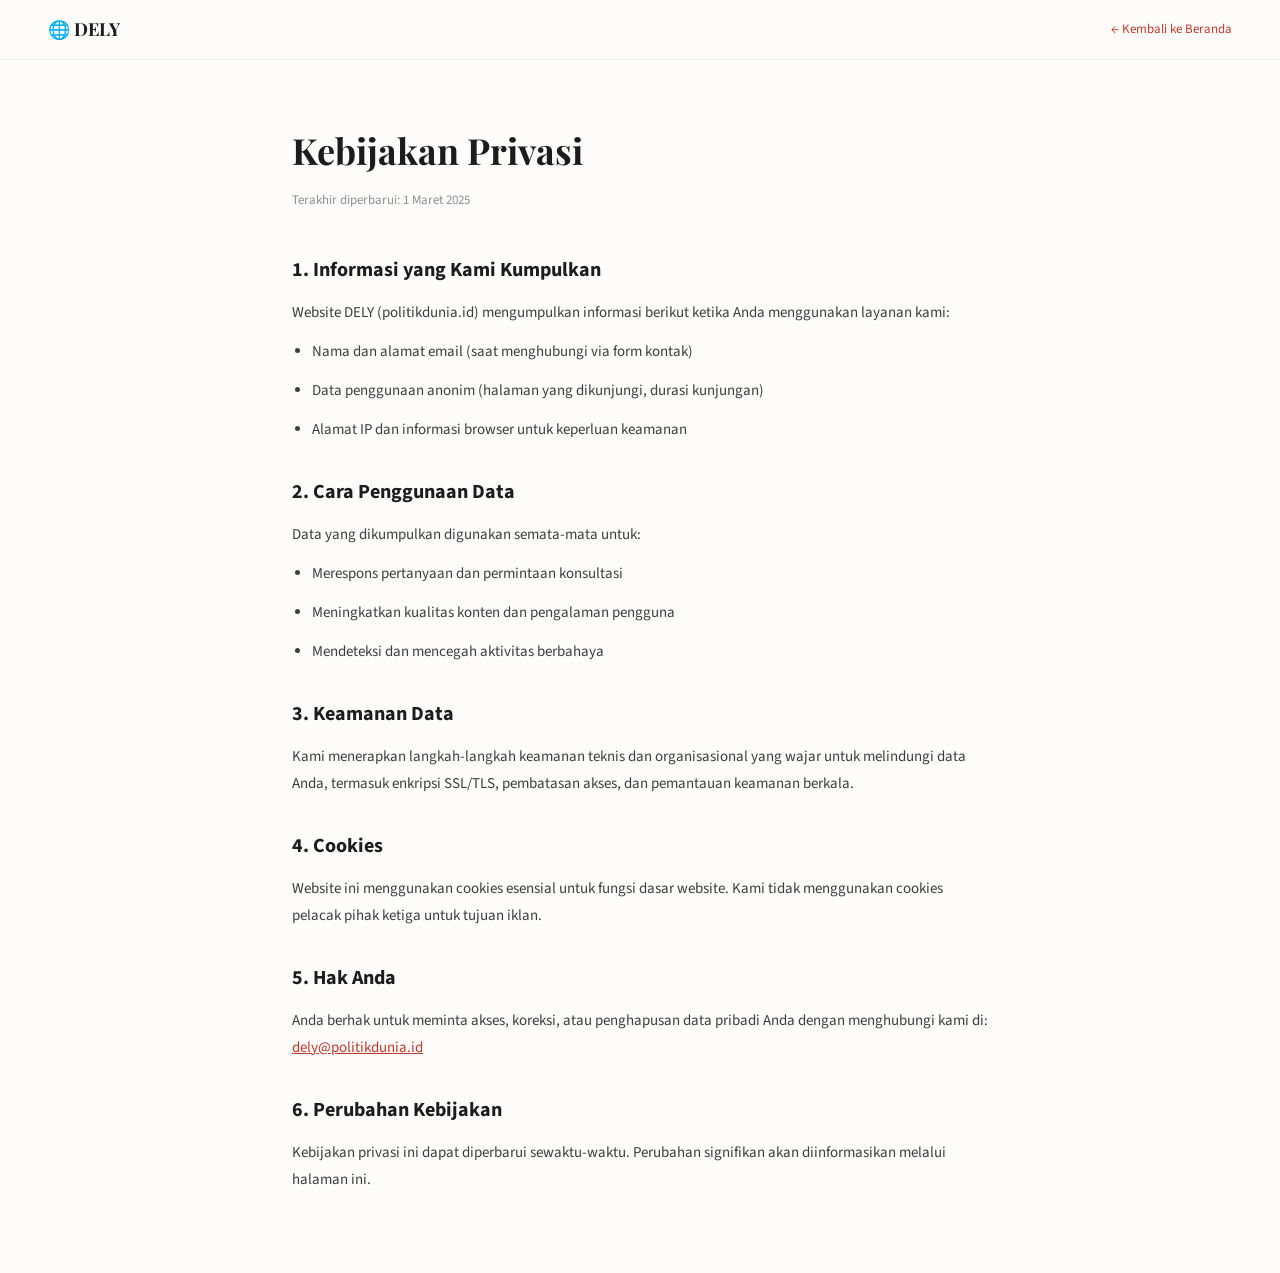
==== pages/privacy.html @ 487c1d3a "Add files via upload" ====
<!DOCTYPE html>
<html lang="id">
<head>
  <meta charset="UTF-8">
  <meta name="viewport" content="width=device-width, initial-scale=1.0">
  <title>Kebijakan Privasi — DELY</title>
  <link href="https://fonts.googleapis.com/css2?family=Playfair+Display:wght@700&family=Source+Sans+3:wght@300;400;600&display=swap" rel="stylesheet">
  <link rel="stylesheet" href="../css/style.css">
  <style>
    body { background:#fdfcfb; font-family:'Source Sans 3',sans-serif; }
    .legal-container { max-width:760px; margin:120px auto 80px; padding:0 32px; }
    h1 { font-family:'Playfair Display',serif; font-size:36px; margin-bottom:8px; }
    .legal-date { color:#8e8e93; font-size:13px; margin-bottom:40px; }
    h2 { font-size:20px; margin:32px 0 12px; color:#1c1c1e; }
    p, li { font-size:15px; line-height:1.8; color:#3d3d3f; margin-bottom:12px; }
    ul { padding-left:20px; margin-bottom:16px; }
    a { color:#c0392b; }
    nav { position:fixed; top:0; left:0; right:0; background:rgba(253,252,251,0.95); backdrop-filter:blur(12px); padding:14px 48px; display:flex; align-items:center; justify-content:space-between; border-bottom:1px solid rgba(0,0,0,0.06); z-index:100; }
    .back-link { font-size:13px; color:#c0392b; text-decoration:none; }
    .nav-logo { font-family:'Playfair Display',serif; font-size:18px; font-weight:700; }
  </style>
</head>
<body>
  <nav>
    <span class="nav-logo">🌐 DELY</span>
    <a href="../index.html" class="back-link">← Kembali ke Beranda</a>
  </nav>
  <div class="legal-container">
    <h1>Kebijakan Privasi</h1>
    <p class="legal-date">Terakhir diperbarui: 1 Maret 2025</p>

    <h2>1. Informasi yang Kami Kumpulkan</h2>
    <p>Website DELY (politikdunia.id) mengumpulkan informasi berikut ketika Anda menggunakan layanan kami:</p>
    <ul>
      <li>Nama dan alamat email (saat menghubungi via form kontak)</li>
      <li>Data penggunaan anonim (halaman yang dikunjungi, durasi kunjungan)</li>
      <li>Alamat IP dan informasi browser untuk keperluan keamanan</li>
    </ul>

    <h2>2. Cara Penggunaan Data</h2>
    <p>Data yang dikumpulkan digunakan semata-mata untuk:</p>
    <ul>
      <li>Merespons pertanyaan dan permintaan konsultasi</li>
      <li>Meningkatkan kualitas konten dan pengalaman pengguna</li>
      <li>Mendeteksi dan mencegah aktivitas berbahaya</li>
    </ul>

    <h2>3. Keamanan Data</h2>
    <p>Kami menerapkan langkah-langkah keamanan teknis dan organisasional yang wajar untuk melindungi data Anda, termasuk enkripsi SSL/TLS, pembatasan akses, dan pemantauan keamanan berkala.</p>

    <h2>4. Cookies</h2>
    <p>Website ini menggunakan cookies esensial untuk fungsi dasar website. Kami tidak menggunakan cookies pelacak pihak ketiga untuk tujuan iklan.</p>

    <h2>5. Hak Anda</h2>
    <p>Anda berhak untuk meminta akses, koreksi, atau penghapusan data pribadi Anda dengan menghubungi kami di: <a href="mailto:dely@politikdunia.id">dely@politikdunia.id</a></p>

    <h2>6. Perubahan Kebijakan</h2>
    <p>Kebijakan privasi ini dapat diperbarui sewaktu-waktu. Perubahan signifikan akan diinformasikan melalui halaman ini.</p>
  </div>
</body>
</html>
---- css/style.css ----
/* =============================================
   style.css — DELY Pengamat Politik Dunia
   ============================================= */
:root {
  --navy:    #0d1b2a;
  --navy2:   #1b2838;
  --red:     #c0392b;
  --gold:    #c9a84c;
  --white:   #ffffff;
  --ivory:   #fdfcfb;
  --cream:   #f5f2ed;
  --charcoal:#1c1c1e;
  --slate:   #3d3d3f;
  --stone:   #8e8e93;
  --line:    rgba(0,0,0,0.08);
  --shadow:  0 8px 32px rgba(0,0,0,0.10);
}
*,*::before,*::after{margin:0;padding:0;box-sizing:border-box;}
html{scroll-behavior:smooth;}
body{font-family:'Source Sans 3',sans-serif;background:var(--ivory);color:var(--charcoal);line-height:1.7;overflow-x:hidden;}
::-webkit-scrollbar{width:3px;}
::-webkit-scrollbar-thumb{background:var(--red);}

/* PROGRESS */
#progress-bar{position:fixed;top:0;left:0;height:3px;z-index:1000;background:linear-gradient(90deg,var(--red),var(--gold));width:0%;box-shadow:0 0 8px rgba(192,57,43,.5);}

/* SECURITY BADGE */
#sec-badge{position:fixed;bottom:20px;right:20px;z-index:200;background:rgba(13,27,42,.9);color:rgba(255,255,255,.7);font-size:11px;padding:6px 12px;display:flex;align-items:center;gap:8px;font-family:'DM Mono',monospace;letter-spacing:1px;border:1px solid rgba(255,255,255,.1);}
.sec-dot{width:6px;height:6px;border-radius:50%;background:#39ff14;animation:secPulse 2s infinite;}
@keyframes secPulse{0%,100%{opacity:1}50%{opacity:.4}}

/* NAVBAR */
#navbar{position:fixed;top:0;left:0;right:0;z-index:500;padding:20px 0;transition:all .4s;}
#navbar.scrolled{background:rgba(253,252,251,.96);backdrop-filter:blur(16px);padding:12px 0;box-shadow:0 1px 0 var(--line);}
.nav-container{max-width:1200px;margin:0 auto;padding:0 48px;display:flex;align-items:center;justify-content:space-between;}
.nav-brand{display:flex;align-items:center;gap:12px;text-decoration:none;color:var(--charcoal);}
.brand-globe{font-size:24px;}
.brand-text strong{display:block;font-family:'Playfair Display',serif;font-size:16px;font-weight:700;line-height:1.2;color:var(--charcoal);}
.brand-text span{font-size:10px;color:var(--stone);letter-spacing:1.5px;text-transform:uppercase;}
.nav-menu{display:flex;align-items:center;gap:4px;list-style:none;}
.nav-link{font-size:13px;color:var(--slate);text-decoration:none;padding:8px 14px;border-radius:5px;transition:all .2s;}
.nav-link:hover,.nav-link.active{background:var(--cream);color:var(--charcoal);}
.nav-admin{font-size:12px;color:var(--stone);text-decoration:none;padding:8px 12px;border:1px solid var(--line);border-radius:5px;transition:all .2s;}
.nav-admin:hover{border-color:var(--red);color:var(--red);}
.nav-cta{background:var(--navy);color:#fff;text-decoration:none;padding:9px 20px;font-size:13px;font-weight:600;border-radius:5px;transition:all .3s;letter-spacing:.3px;}
.nav-cta:hover{background:var(--red);transform:translateY(-1px);}
.hamburger{display:none;flex-direction:column;gap:5px;background:none;border:none;cursor:pointer;padding:4px;}
.hamburger span{width:22px;height:2px;background:var(--charcoal);display:block;transition:all .3s;}
.hamburger.open span:nth-child(1){transform:translateY(7px) rotate(45deg);}
.hamburger.open span:nth-child(2){opacity:0;}
.hamburger.open span:nth-child(3){transform:translateY(-7px) rotate(-45deg);}

/* SECTIONS */
section{padding:100px 0;}
.container{max-width:1200px;margin:0 auto;padding:0 48px;}
.section-header{text-align:center;margin-bottom:60px;}
.section-tag{display:inline-block;font-family:'DM Mono',monospace;font-size:10px;letter-spacing:3px;text-transform:uppercase;color:var(--red);border:1px solid rgba(192,57,43,.3);padding:4px 14px;margin-bottom:14px;}
.section-title{font-family:'Playfair Display',serif;font-size:clamp(28px,4vw,44px);font-weight:700;line-height:1.2;margin-bottom:14px;}
.section-desc{font-size:16px;color:var(--stone);max-width:520px;margin:0 auto;}

/* HERO */
#hero{min-height:100vh;background:var(--navy);position:relative;overflow:hidden;padding:0;display:flex;align-items:center;}
.hero-bg-world{position:absolute;inset:0;background:radial-gradient(ellipse 70% 90% at 70% 50%,rgba(192,57,43,.12) 0%,transparent 60%),radial-gradient(ellipse 40% 60% at 10% 80%,rgba(201,168,76,.06) 0%,transparent 50%);}
.hero-grid-overlay{position:absolute;inset:0;background-image:repeating-linear-gradient(0deg,rgba(255,255,255,.02) 0,rgba(255,255,255,.02) 1px,transparent 1px,transparent 64px),repeating-linear-gradient(90deg,rgba(255,255,255,.02) 0,rgba(255,255,255,.02) 1px,transparent 1px,transparent 64px);}
.hero-container{position:relative;z-index:2;max-width:1200px;margin:0 auto;padding:120px 48px 80px;display:grid;grid-template-columns:1fr 400px;gap:80px;align-items:center;}
.hero-badge{display:inline-flex;align-items:center;gap:10px;font-family:'DM Mono',monospace;font-size:11px;letter-spacing:2px;color:var(--gold);border:1px solid rgba(201,168,76,.3);padding:6px 16px;margin-bottom:24px;}
.live-dot{width:6px;height:6px;border-radius:50%;background:var(--gold);animation:secPulse 1.5s infinite;}
.hero-title{font-family:'Playfair Display',serif;font-size:clamp(44px,5.5vw,72px);font-weight:900;line-height:1.0;color:#fff;letter-spacing:-1px;margin-bottom:20px;}
.hero-title em{font-style:italic;color:var(--red);display:block;}
.hero-sub{font-size:16px;color:rgba(255,255,255,.62);line-height:1.85;max-width:480px;margin-bottom:28px;}
.hero-sub strong{color:rgba(255,255,255,.9);}
.hero-tags{display:flex;flex-wrap:wrap;gap:8px;margin-bottom:36px;}
.htag{font-size:11px;font-family:'DM Mono',monospace;letter-spacing:1px;padding:5px 12px;border:1px solid rgba(255,255,255,.12);color:rgba(255,255,255,.5);border-radius:3px;}
.hero-actions{display:flex;gap:14px;flex-wrap:wrap;}
.btn-primary{display:inline-flex;align-items:center;gap:8px;background:var(--red);color:#fff;padding:13px 26px;font-size:14px;font-weight:600;text-decoration:none;border-radius:5px;transition:all .3s;}
.btn-primary:hover{background:#a93226;transform:translateY(-2px);box-shadow:0 8px 24px rgba(192,57,43,.4);}
.btn-ghost{display:inline-flex;align-items:center;border:1px solid rgba(255,255,255,.2);color:rgba(255,255,255,.8);padding:13px 26px;font-size:14px;text-decoration:none;border-radius:5px;transition:all .3s;}
.btn-ghost:hover{border-color:rgba(255,255,255,.5);color:#fff;}

/* GLOBE CARD */
.globe-card{background:rgba(255,255,255,.05);border:1px solid rgba(255,255,255,.09);border-radius:12px;padding:28px;backdrop-filter:blur(16px);}
.globe-visual{display:flex;justify-content:center;margin-bottom:24px;}
.globe-sphere{position:relative;width:100px;height:100px;display:flex;align-items:center;justify-content:center;}
.globe-emoji{font-size:56px;animation:globeSpin 12s linear infinite;}
@keyframes globeSpin{from{filter:hue-rotate(0deg)}to{filter:hue-rotate(30deg)}}
.globe-ring{position:absolute;border-radius:50%;border:1px solid rgba(201,168,76,.3);}
.globe-ring.r1{width:80px;height:80px;animation:ringPulse 3s ease-in-out infinite;}
.globe-ring.r2{width:106px;height:106px;animation:ringPulse 3s ease-in-out .5s infinite;}
.globe-ring.r3{width:132px;height:132px;animation:ringPulse 3s ease-in-out 1s infinite;}
@keyframes ringPulse{0%,100%{opacity:.3}50%{opacity:.8}}
.globe-stats{display:flex;align-items:center;justify-content:space-between;margin-bottom:20px;}
.gs-item{text-align:center;}
.gs-num{font-family:'Playfair Display',serif;font-size:28px;font-weight:900;color:#fff;display:block;line-height:1;}
.gs-label{font-size:10px;color:rgba(255,255,255,.35);letter-spacing:1px;text-transform:uppercase;display:block;margin-top:4px;}
.gs-div{width:1px;height:36px;background:rgba(255,255,255,.08);}
.globe-quote{font-size:12px;color:rgba(255,255,255,.35);font-style:italic;border-top:1px solid rgba(255,255,255,.06);padding-top:16px;line-height:1.6;}
.hero-scroll{position:absolute;bottom:36px;left:50%;transform:translateX(-50%);display:flex;flex-direction:column;align-items:center;gap:10px;z-index:2;}
.scroll-dot{width:6px;height:6px;border-radius:50%;background:rgba(255,255,255,.25);animation:scrollBounce 2s ease-in-out infinite;}
@keyframes scrollBounce{0%,100%{transform:translateY(0)}50%{transform:translateY(12px)}}

/* ABOUT */
#tentang{background:var(--cream);}
.about-grid{display:grid;grid-template-columns:340px 1fr;gap:80px;align-items:start;}
.about-photo{width:180px;height:180px;border-radius:50%;background:linear-gradient(135deg,var(--navy),var(--red));display:flex;align-items:center;justify-content:center;font-family:'Playfair Display',serif;font-size:72px;font-weight:700;color:#fff;position:relative;margin:0 auto 28px;}
.photo-frame{position:absolute;inset:-8px;border-radius:50%;border:2px dashed rgba(192,57,43,.3);}
.about-credentials{display:flex;flex-direction:column;gap:12px;}
.cred-item{display:flex;align-items:center;gap:12px;font-size:13px;color:var(--slate);padding:10px 14px;background:#fff;border:1px solid var(--line);}
.cred-icon{font-size:16px;}
.about-right .section-tag{text-align:left;display:block;margin-bottom:12px;}
.about-right h2{font-family:'Playfair Display',serif;font-size:clamp(24px,3vw,36px);font-weight:700;margin-bottom:20px;line-height:1.25;}
.about-right p{font-size:15px;color:var(--stone);margin-bottom:14px;line-height:1.85;}
.about-expertise{display:flex;flex-wrap:wrap;gap:8px;margin:24px 0 16px;}
.exp-tag{font-size:12px;font-family:'DM Mono',monospace;letter-spacing:1px;padding:6px 14px;border:1px solid var(--line);color:var(--slate);background:#fff;transition:all .2s;}
.exp-tag:hover{border-color:var(--red);color:var(--red);}
.about-langs{font-size:13px;color:var(--stone);display:flex;align-items:center;gap:10px;flex-wrap:wrap;}
.lang-label{font-weight:600;color:var(--slate);}
.lang-item{background:var(--navy);color:rgba(255,255,255,.7);padding:3px 10px;font-size:11px;letter-spacing:1px;}

/* ANALISIS */
#analisis{background:var(--ivory);}
.analisis-filter{display:flex;gap:8px;margin-bottom:36px;flex-wrap:wrap;}
.filter-btn{padding:9px 18px;border:1px solid var(--line);background:#fff;font-size:12px;color:var(--stone);cursor:pointer;border-radius:5px;transition:all .2s;font-family:'Source Sans 3',sans-serif;}
.filter-btn.active,.filter-btn:hover{background:var(--charcoal);color:#fff;border-color:var(--charcoal);}
.analisis-grid{display:grid;grid-template-columns:repeat(3,1fr);gap:24px;}
.artikel-card{background:#fff;border:1px solid var(--line);overflow:hidden;transition:all .3s;}
.artikel-card:hover{box-shadow:var(--shadow);transform:translateY(-4px);}
.artikel-card.featured{grid-column:span 3;}
.artikel-card.featured .artikel-img{height:280px;}
.artikel-img{position:relative;overflow:hidden;}
.artikel-img:not(.featured-img){height:160px;}
.aimg-ph{width:100%;height:100%;display:flex;align-items:center;justify-content:center;font-size:48px;}
.featured-img .aimg-ph{font-size:80px;}
.artikel-tag{position:absolute;top:12px;left:12px;font-size:10px;font-family:'DM Mono',monospace;letter-spacing:2px;text-transform:uppercase;background:var(--red);color:#fff;padding:4px 10px;}
.artikel-hot{position:absolute;top:12px;right:12px;font-size:11px;background:rgba(0,0,0,.6);color:#fff;padding:4px 10px;}
.artikel-body{padding:20px 22px 24px;}
.artikel-meta{font-size:12px;color:var(--stone);margin-bottom:10px;}
.artikel-card.featured .artikel-body h3{font-family:'Playfair Display',serif;font-size:22px;margin-bottom:10px;line-height:1.4;}
.artikel-card:not(.featured) .artikel-body h3{font-family:'Playfair Display',serif;font-size:16px;margin-bottom:8px;line-height:1.4;}
.artikel-body p{font-size:13px;color:var(--stone);line-height:1.7;margin-bottom:14px;}
.baca-link{font-size:13px;color:var(--red);text-decoration:none;font-weight:600;}
.baca-link:hover{text-decoration:underline;}
.hidden{display:none!important;}

/* KAWASAN */
#kawasan{background:var(--navy);}
#kawasan .section-tag{color:var(--gold);border-color:rgba(201,168,76,.3);}
#kawasan .section-title{color:#fff;}
.kawasan-grid{display:grid;grid-template-columns:repeat(3,1fr);gap:20px;margin-top:48px;}
.kawasan-card{background:rgba(255,255,255,.04);border:1px solid rgba(255,255,255,.07);padding:28px 24px;transition:all .3s;position:relative;overflow:hidden;}
.kawasan-card::before{content:'';position:absolute;bottom:0;left:0;right:0;height:3px;background:var(--kc,var(--red));transform:scaleX(0);transition:transform .3s;transform-origin:left;}
.kawasan-card:hover{border-color:rgba(255,255,255,.15);transform:translateY(-4px);}
.kawasan-card:hover::before{transform:scaleX(1);}
.kc-icon{font-size:32px;margin-bottom:14px;}
.kawasan-card h4{font-family:'Playfair Display',serif;font-size:18px;color:#fff;margin-bottom:8px;}
.kawasan-card p{font-size:13px;color:rgba(255,255,255,.45);line-height:1.7;}
.kc-articles{margin-top:16px;font-family:'DM Mono',monospace;font-size:11px;color:rgba(255,255,255,.25);letter-spacing:1px;}

/* PUBLIKASI */
#publikasi{background:var(--cream);}
.publikasi-grid{display:grid;grid-template-columns:repeat(4,1fr);gap:20px;}
.pub-card{background:#fff;border:1px solid var(--line);padding:28px 24px;transition:all .3s;}
.pub-card:hover{box-shadow:var(--shadow);transform:translateY(-4px);}
.pub-type{font-size:20px;margin-bottom:12px;}
.pub-card h4{font-family:'Playfair Display',serif;font-size:16px;margin-bottom:8px;line-height:1.4;}
.pub-card p{font-size:13px;color:var(--stone);line-height:1.7;margin-bottom:14px;}
.pub-info{display:flex;justify-content:space-between;font-family:'DM Mono',monospace;font-size:10px;color:var(--stone);letter-spacing:1px;border-top:1px solid var(--line);padding-top:12px;}

/* MEDIA */
#media{background:var(--ivory);}
.media-grid{display:grid;grid-template-columns:repeat(6,1fr);gap:16px;margin-bottom:40px;}
.media-logo{background:#fff;border:1px solid var(--line);padding:16px 12px;text-align:center;font-size:13px;color:var(--stone);transition:all .2s;}
.media-logo:hover{border-color:var(--red);color:var(--charcoal);}
.wawancara-list{display:flex;flex-direction:column;gap:16px;}
.waw-item{background:#fff;border:1px solid var(--line);padding:20px 24px;display:flex;align-items:center;gap:20px;transition:all .2s;}
.waw-item:hover{border-color:rgba(192,57,43,.3);box-shadow:var(--shadow);}
.waw-icon{font-size:28px;flex-shrink:0;}
.waw-body{flex:1;}
.waw-media{font-family:'DM Mono',monospace;font-size:10px;letter-spacing:2px;text-transform:uppercase;color:var(--red);display:block;margin-bottom:4px;}
.waw-body h5{font-family:'Playfair Display',serif;font-size:15px;margin-bottom:4px;}
.waw-date{font-size:12px;color:var(--stone);}
.waw-link{font-size:13px;color:var(--red);text-decoration:none;font-weight:600;flex-shrink:0;padding:8px 16px;border:1px solid rgba(192,57,43,.3);}
.waw-link:hover{background:var(--red);color:#fff;}

/* KONTAK */
#kontak{background:var(--navy);}
.kontak-wrap{display:grid;grid-template-columns:1fr 1fr;gap:80px;}
.kontak-left .section-tag{color:var(--gold);border-color:rgba(201,168,76,.3);}
.kontak-left h2{font-family:'Playfair Display',serif;font-size:36px;color:#fff;margin-bottom:16px;}
.kontak-left p{font-size:15px;color:rgba(255,255,255,.55);line-height:1.8;margin-bottom:32px;}
.kontak-info-list{display:flex;flex-direction:column;gap:16px;}
.ki-item{display:flex;align-items:flex-start;gap:16px;padding:16px 18px;background:rgba(255,255,255,.04);border:1px solid rgba(255,255,255,.07);}
.ki-item span{font-size:20px;}
.ki-item strong{display:block;font-size:12px;font-family:'DM Mono',monospace;letter-spacing:2px;text-transform:uppercase;color:rgba(255,255,255,.3);margin-bottom:4px;}
.ki-item p{font-size:14px;color:rgba(255,255,255,.7);margin:0;}
.kontak-form{display:flex;flex-direction:column;gap:14px;}
.fg{display:flex;flex-direction:column;gap:6px;}
.fg label{font-size:10px;font-family:'DM Mono',monospace;letter-spacing:2px;text-transform:uppercase;color:rgba(255,255,255,.35);}
.fg input,.fg textarea,.fg select{background:rgba(255,255,255,.06);border:1px solid rgba(255,255,255,.10);padding:12px 14px;color:#fff;font-family:'Source Sans 3',sans-serif;font-size:14px;outline:none;transition:border-color .3s;border-radius:4px;resize:none;}
.fg input::placeholder,.fg textarea::placeholder{color:rgba(255,255,255,.2);}
.fg input:focus,.fg textarea:focus,.fg select:focus{border-color:rgba(192,57,43,.6);}
.fg select option{background:var(--navy);}
.captcha-box{background:rgba(255,255,255,.04);border:1px solid rgba(255,255,255,.08);padding:14px;display:flex;align-items:center;gap:12px;flex-wrap:wrap;}
.captcha-q{font-size:13px;color:rgba(255,255,255,.6);font-family:'DM Mono',monospace;flex:1;}
.captcha-q strong{color:var(--gold);}
.captcha-box input{width:100px;background:rgba(255,255,255,.08);border:1px solid rgba(255,255,255,.15);padding:8px 12px;color:#fff;font-size:14px;outline:none;border-radius:3px;}
.btn-kirim{background:var(--red);color:#fff;border:none;padding:14px;font-size:14px;font-weight:600;cursor:pointer;font-family:'Source Sans 3',sans-serif;border-radius:4px;transition:all .3s;position:relative;overflow:hidden;}
.btn-kirim:hover{background:#a93226;}
.btn-kirim span{position:relative;z-index:1;}
.form-ok{display:none;margin-top:10px;padding:12px 16px;background:rgba(46,125,50,.2);border:1px solid rgba(46,125,50,.4);color:#81c784;font-size:13px;text-align:center;border-radius:4px;}
.form-err{display:none;margin-top:10px;padding:12px 16px;background:rgba(192,57,43,.2);border:1px solid rgba(192,57,43,.4);color:#ff8a80;font-size:13px;text-align:center;border-radius:4px;}

/* FOOTER */
footer{background:#080e16;}
.footer-main{padding:60px 0 44px;border-bottom:1px solid rgba(255,255,255,.05);}
.footer-grid{display:grid;grid-template-columns:1.6fr 1fr 1fr 1fr;gap:48px;}
.fb-logo{font-family:'Playfair Display',serif;font-size:20px;color:#fff;font-weight:700;margin-bottom:12px;}
.footer-brand p{font-size:13px;color:rgba(255,255,255,.35);line-height:1.7;margin-bottom:20px;}
.footer-social{display:flex;gap:8px;flex-wrap:wrap;}
.fsoc{font-size:11px;font-family:'DM Mono',monospace;letter-spacing:1px;padding:6px 12px;border:1px solid rgba(255,255,255,.1);color:rgba(255,255,255,.35);text-decoration:none;transition:all .2s;}
.fsoc:hover{border-color:var(--red);color:var(--red);}
.footer-links h5{font-size:10px;letter-spacing:2px;text-transform:uppercase;color:rgba(255,255,255,.25);margin-bottom:16px;font-family:'DM Mono',monospace;font-weight:400;}
.footer-links ul{list-style:none;display:flex;flex-direction:column;gap:10px;}
.footer-links a{font-size:13px;color:rgba(255,255,255,.45);text-decoration:none;transition:color .2s;}
.footer-links a:hover{color:#fff;}
.footer-bottom{padding:20px 0;}
.fb-inner{display:flex;align-items:center;justify-content:space-between;flex-wrap:wrap;gap:12px;}
.footer-bottom p{font-size:12px;color:rgba(255,255,255,.2);}
.security-badges{display:flex;gap:10px;}
.sb{font-size:10px;font-family:'DM Mono',monospace;letter-spacing:1px;color:rgba(255,255,255,.2);border:1px solid rgba(255,255,255,.1);padding:3px 8px;}

/* ════ NEWS TICKER ════ */
.news-ticker{display:flex;align-items:center;background:#c0392b;overflow:hidden;height:38px;position:relative;z-index:10;}
.ticker-label{flex-shrink:0;padding:0 16px;font-family:'DM Mono',monospace;font-size:10px;letter-spacing:2px;color:#fff;font-weight:500;border-right:1px solid rgba(255,255,255,0.3);height:100%;display:flex;align-items:center;white-space:nowrap;}
.ticker-track{flex:1;overflow:hidden;height:100%;display:flex;align-items:center;}
.ticker-inner{display:flex;animation:tickerScroll 60s linear infinite;white-space:nowrap;}
.ticker-inner span{font-size:12px;color:rgba(255,255,255,0.9);padding:0 40px;font-family:'Source Sans 3',sans-serif;}
@keyframes tickerScroll{0%{transform:translateX(0)}100%{transform:translateX(-50%)}}

/* ════ QUICK CONTACTS ════ */
.quick-contacts{display:flex;flex-direction:column;gap:10px;margin-top:24px;}
.qc-card{display:flex;align-items:center;gap:14px;padding:13px 16px;text-decoration:none;border:1px solid rgba(0,0,0,0.08);transition:all 0.3s;background:#fff;}
.qc-card:hover{transform:translateX(4px);box-shadow:0 4px 16px rgba(0,0,0,0.08);}
.qc-icon{font-size:20px;flex-shrink:0;}
.qc-card strong{display:block;font-size:11px;font-family:'DM Mono',monospace;letter-spacing:1.5px;text-transform:uppercase;color:var(--stone);margin-bottom:2px;}
.qc-email span,.qc-wa span{font-size:14px;font-weight:600;}
.qc-loc span{font-size:14px;color:var(--slate);}
.qc-email{border-left:3px solid #1a73e8;}
.qc-email span{color:#1a73e8;}
.qc-email:hover{border-color:#1a73e8;background:#f0f7ff;}
.qc-wa{border-left:3px solid #25d366;}
.qc-wa span{color:#128c7e;}
.qc-wa:hover{border-color:#25d366;background:#f0fff4;}
.qc-loc{border-left:3px solid var(--red);cursor:default;}
.qc-loc:hover{transform:none;box-shadow:none;}

/* ════ APPROACH GRID ════ */
.approach-grid{display:grid;grid-template-columns:1fr 1fr;gap:12px;margin-top:24px;}
.appr-item{display:flex;gap:12px;padding:14px;background:var(--cream);border:1px solid var(--line);align-items:flex-start;}
.appr-icon{font-size:20px;flex-shrink:0;margin-top:2px;}
.appr-item strong{display:block;font-size:13px;font-weight:600;margin-bottom:4px;color:var(--charcoal);}
.appr-item p{font-size:12px;color:var(--stone);line-height:1.6;margin:0;}

/* ════ LOAD MORE ════ */
.load-more-wrap{text-align:center;margin-top:40px;}
.btn-load-more{background:none;border:1px solid var(--line);color:var(--stone);padding:12px 32px;font-size:13px;font-family:'Source Sans 3',sans-serif;cursor:pointer;transition:all 0.2s;letter-spacing:0.5px;}
.btn-load-more:hover{border-color:var(--charcoal);color:var(--charcoal);}
.btn-load-more:disabled{opacity:0.4;cursor:default;}

/* ════ DEBAT ════ */
#debat{background:var(--navy);}
#debat .section-tag{color:var(--gold);border-color:rgba(201,168,76,0.3);}
#debat .section-title{color:#fff;}
#debat .section-desc{color:rgba(255,255,255,0.4);}
.debat-grid{display:grid;grid-template-columns:1fr 1fr;gap:24px;}
.debat-card{background:rgba(255,255,255,0.04);border:1px solid rgba(255,255,255,0.07);padding:28px;transition:border-color 0.3s;}
.debat-card:hover{border-color:rgba(255,255,255,0.15);}
.debat-topik{font-family:'Playfair Display',serif;font-size:17px;color:#fff;margin-bottom:20px;padding-bottom:14px;border-bottom:1px solid rgba(255,255,255,0.06);}
.debat-sides{display:flex;gap:12px;margin-bottom:16px;align-items:stretch;}
.debat-pro,.debat-con{flex:1;padding:14px;}
.debat-pro{background:rgba(46,125,50,0.1);border:1px solid rgba(46,125,50,0.25);}
.debat-con{background:rgba(192,57,43,0.1);border:1px solid rgba(192,57,43,0.25);}
.debat-side-label{font-size:9px;font-family:'DM Mono',monospace;letter-spacing:2px;text-transform:uppercase;margin-bottom:8px;font-weight:500;}
.debat-side-label.pro{color:#81c784;}
.debat-side-label.con{color:#ff8a80;}
.debat-pro p,.debat-con p{font-size:12px;color:rgba(255,255,255,0.55);line-height:1.7;margin:0;}
.debat-vs{display:flex;align-items:center;justify-content:center;font-family:'DM Mono',monospace;font-size:11px;color:rgba(255,255,255,0.25);flex-shrink:0;writing-mode:vertical-rl;letter-spacing:2px;}
.debat-verdict{background:rgba(201,168,76,0.06);border:1px solid rgba(201,168,76,0.2);padding:14px;margin-top:4px;}
.verdict-label{font-size:10px;font-family:'DM Mono',monospace;letter-spacing:2px;text-transform:uppercase;color:var(--gold);display:block;margin-bottom:6px;}
.debat-verdict p{font-size:13px;color:rgba(255,255,255,0.65);line-height:1.7;margin:0;}

/* ════ INDIKATOR DEMOKRASI ════ */
#indikator{background:var(--cream);}
.indikator-grid{display:grid;grid-template-columns:repeat(3,1fr);gap:20px;}
.indik-card{background:#fff;border:1px solid var(--line);padding:24px;transition:all 0.3s;}
.indik-card:hover{box-shadow:var(--shadow);transform:translateY(-3px);}
.indik-header{display:flex;align-items:center;gap:10px;margin-bottom:10px;}
.indik-icon{font-size:18px;}
.indik-header h4{font-family:'Playfair Display',serif;font-size:16px;color:var(--charcoal);}
.indik-num{font-family:'Playfair Display',serif;font-size:48px;font-weight:900;line-height:1;margin-bottom:10px;color:var(--charcoal);}
.indik-pct-bar{height:4px;background:var(--cream);border-radius:2px;overflow:hidden;margin-bottom:10px;}
.indik-fill{height:100%;border-radius:2px;transition:width 1.5s ease;}
.indik-card p{font-size:13px;color:var(--stone);line-height:1.7;margin-bottom:10px;}
.indik-examples{font-size:12px;color:var(--stone);font-family:'DM Mono',monospace;letter-spacing:0.5px;}
.indik-card.green .indik-num{color:#2d6a4f;}
.indik-card.blue .indik-num{color:#1565c0;}
.indik-card.yellow .indik-num{color:#c9a84c;}
.indik-card.red .indik-num{color:#c0392b;}
.indik-card.dark .indik-num{color:#495057;}
.indik-card.navy .indik-num{color:#0d1b2a;}

/* ════ KONTAK LINKS ════ */
.ki-link-email{color:#1a73e8;text-decoration:none;font-size:14px;font-weight:600;display:block;}
.ki-link-email:hover{text-decoration:underline;}
.ki-link-wa{color:#25d366;text-decoration:none;font-size:14px;font-weight:600;display:block;}
.ki-link-wa:hover{text-decoration:underline;}

/* ════ FOOTER CONTACT QUICK ════ */
.footer-contact-quick{display:flex;flex-direction:column;gap:6px;margin-bottom:16px;}
.fcq-email{color:#6ab4ff;text-decoration:none;font-size:13px;transition:color 0.2s;}
.fcq-email:hover{color:#fff;}
.fcq-wa{color:#5de08a;text-decoration:none;font-size:13px;transition:color 0.2s;}
.fcq-wa:hover{color:#fff;}

/* MEDIA GRID — now links */
.media-grid a.media-logo{display:block;text-decoration:none;cursor:pointer;}
.media-grid a.media-logo:hover{border-color:var(--red);color:var(--charcoal);background:#fff8f8;}
.waw-item{cursor:pointer;text-decoration:none;color:inherit;}
.waw-link{font-size:13px;color:var(--red);text-decoration:none;font-weight:600;flex-shrink:0;padding:8px 16px;border:1px solid rgba(192,57,43,0.3);transition:all 0.2s;}
.waw-item:hover .waw-link{background:var(--red);color:#fff;}
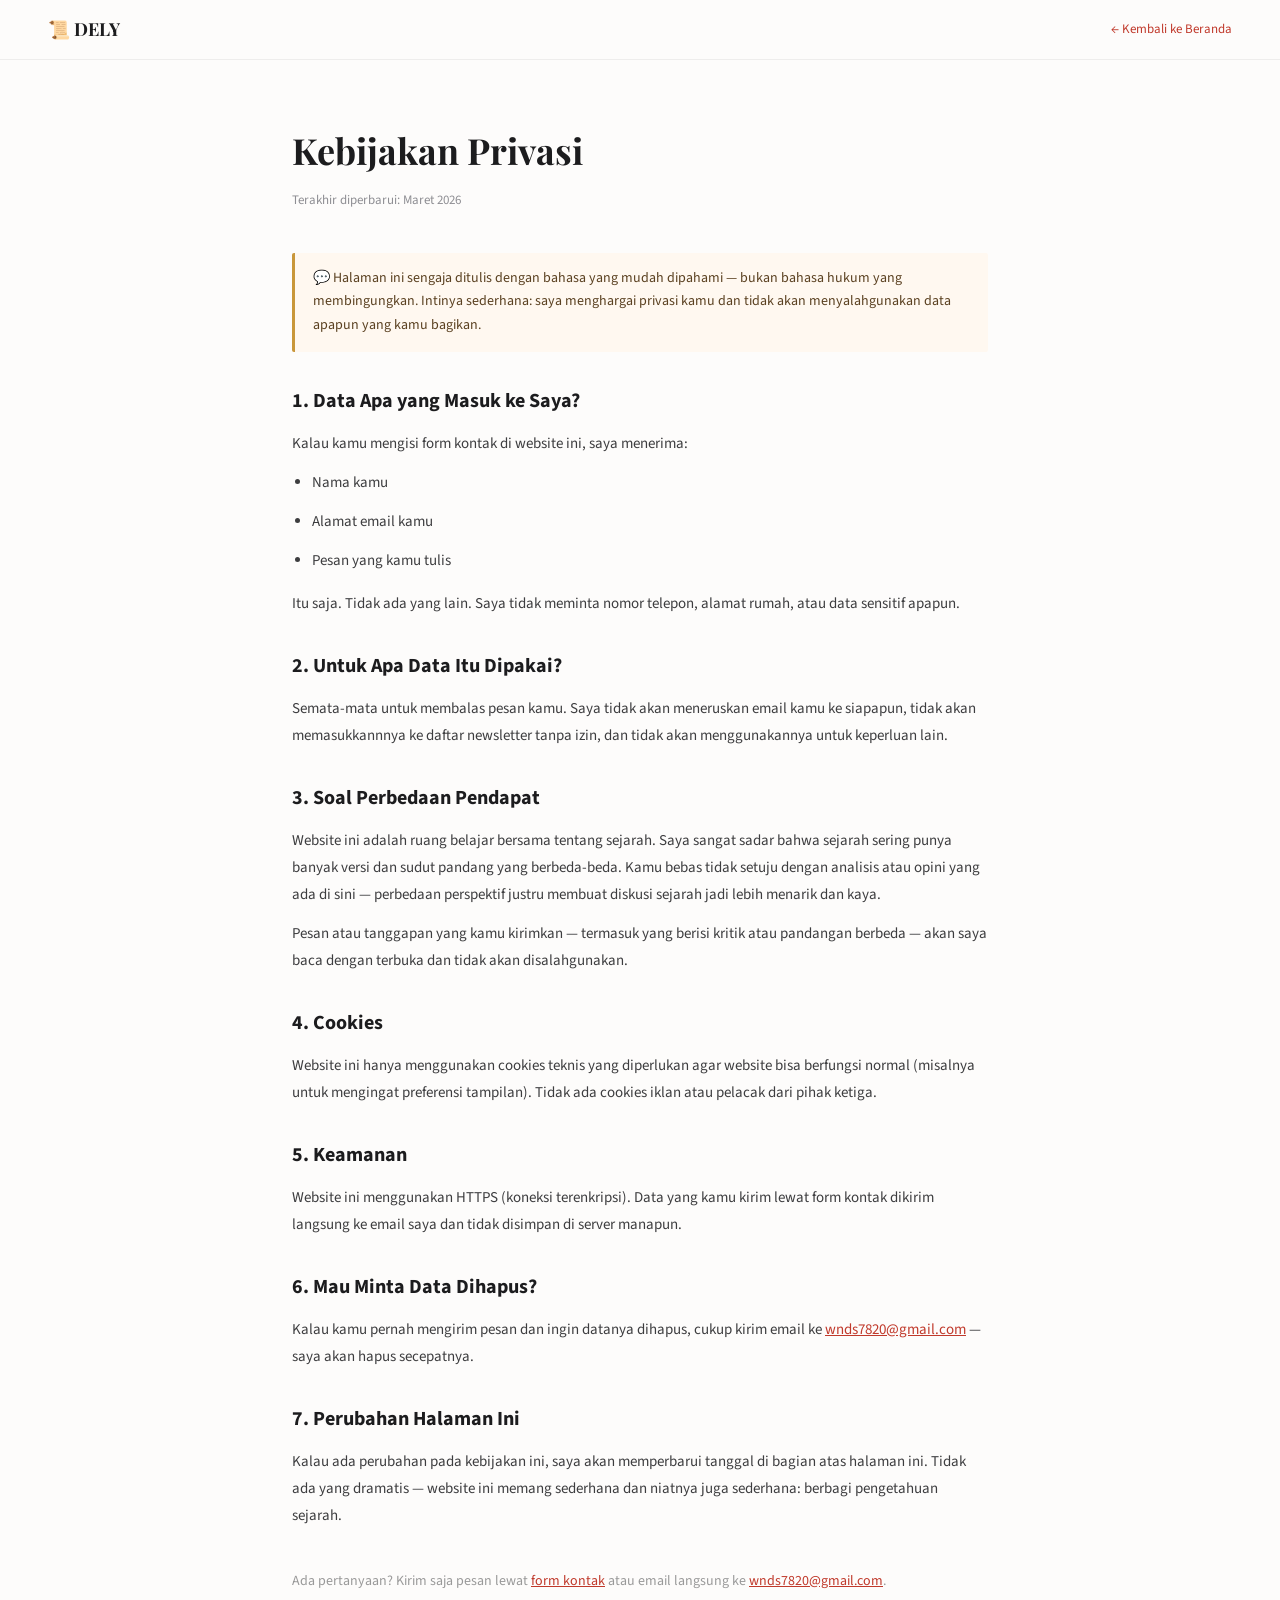
==== commit c633abca: "Add files via upload" ====
--- a/pages/privacy.html
+++ b/pages/privacy.html
@@ -15,47 +15,55 @@
     p, li { font-size:15px; line-height:1.8; color:#3d3d3f; margin-bottom:12px; }
     ul { padding-left:20px; margin-bottom:16px; }
     a { color:#c0392b; }
+    .note-box { background:#fff8f0; border-left:3px solid #c9973a; padding:14px 18px; margin:24px 0; border-radius:2px; font-size:14px; color:#5a4020; line-height:1.7; }
     nav { position:fixed; top:0; left:0; right:0; background:rgba(253,252,251,0.95); backdrop-filter:blur(12px); padding:14px 48px; display:flex; align-items:center; justify-content:space-between; border-bottom:1px solid rgba(0,0,0,0.06); z-index:100; }
     .back-link { font-size:13px; color:#c0392b; text-decoration:none; }
     .nav-logo { font-family:'Playfair Display',serif; font-size:18px; font-weight:700; }
+    @media(max-width:600px){ nav{padding:14px 20px;} .legal-container{margin-top:90px;padding:0 18px;} h1{font-size:26px;} }
   </style>
 </head>
 <body>
   <nav>
-    <span class="nav-logo">🌐 DELY</span>
+    <span class="nav-logo">📜 DELY</span>
     <a href="../index.html" class="back-link">← Kembali ke Beranda</a>
   </nav>
   <div class="legal-container">
     <h1>Kebijakan Privasi</h1>
-    <p class="legal-date">Terakhir diperbarui: 1 Maret 2025</p>
+    <p class="legal-date">Terakhir diperbarui: Maret 2026</p>
 
-    <h2>1. Informasi yang Kami Kumpulkan</h2>
-    <p>Website DELY (politikdunia.id) mengumpulkan informasi berikut ketika Anda menggunakan layanan kami:</p>
+    <div class="note-box">
+      💬 Halaman ini sengaja ditulis dengan bahasa yang mudah dipahami — bukan bahasa hukum yang membingungkan. Intinya sederhana: saya menghargai privasi kamu dan tidak akan menyalahgunakan data apapun yang kamu bagikan.
+    </div>
+
+    <h2>1. Data Apa yang Masuk ke Saya?</h2>
+    <p>Kalau kamu mengisi form kontak di website ini, saya menerima:</p>
     <ul>
-      <li>Nama dan alamat email (saat menghubungi via form kontak)</li>
-      <li>Data penggunaan anonim (halaman yang dikunjungi, durasi kunjungan)</li>
-      <li>Alamat IP dan informasi browser untuk keperluan keamanan</li>
+      <li>Nama kamu</li>
+      <li>Alamat email kamu</li>
+      <li>Pesan yang kamu tulis</li>
     </ul>
+    <p>Itu saja. Tidak ada yang lain. Saya tidak meminta nomor telepon, alamat rumah, atau data sensitif apapun.</p>
 
-    <h2>2. Cara Penggunaan Data</h2>
-    <p>Data yang dikumpulkan digunakan semata-mata untuk:</p>
-    <ul>
-      <li>Merespons pertanyaan dan permintaan konsultasi</li>
-      <li>Meningkatkan kualitas konten dan pengalaman pengguna</li>
-      <li>Mendeteksi dan mencegah aktivitas berbahaya</li>
-    </ul>
+    <h2>2. Untuk Apa Data Itu Dipakai?</h2>
+    <p>Semata-mata untuk membalas pesan kamu. Saya tidak akan meneruskan email kamu ke siapapun, tidak akan memasukkannnya ke daftar newsletter tanpa izin, dan tidak akan menggunakannya untuk keperluan lain.</p>
 
-    <h2>3. Keamanan Data</h2>
-    <p>Kami menerapkan langkah-langkah keamanan teknis dan organisasional yang wajar untuk melindungi data Anda, termasuk enkripsi SSL/TLS, pembatasan akses, dan pemantauan keamanan berkala.</p>
+    <h2>3. Soal Perbedaan Pendapat</h2>
+    <p>Website ini adalah ruang belajar bersama tentang sejarah. Saya sangat sadar bahwa sejarah sering punya banyak versi dan sudut pandang yang berbeda-beda. Kamu bebas tidak setuju dengan analisis atau opini yang ada di sini — perbedaan perspektif justru membuat diskusi sejarah jadi lebih menarik dan kaya.</p>
+    <p>Pesan atau tanggapan yang kamu kirimkan — termasuk yang berisi kritik atau pandangan berbeda — akan saya baca dengan terbuka dan tidak akan disalahgunakan.</p>
 
     <h2>4. Cookies</h2>
-    <p>Website ini menggunakan cookies esensial untuk fungsi dasar website. Kami tidak menggunakan cookies pelacak pihak ketiga untuk tujuan iklan.</p>
+    <p>Website ini hanya menggunakan cookies teknis yang diperlukan agar website bisa berfungsi normal (misalnya untuk mengingat preferensi tampilan). Tidak ada cookies iklan atau pelacak dari pihak ketiga.</p>
 
-    <h2>5. Hak Anda</h2>
-    <p>Anda berhak untuk meminta akses, koreksi, atau penghapusan data pribadi Anda dengan menghubungi kami di: <a href="mailto:dely@politikdunia.id">dely@politikdunia.id</a></p>
+    <h2>5. Keamanan</h2>
+    <p>Website ini menggunakan HTTPS (koneksi terenkripsi). Data yang kamu kirim lewat form kontak dikirim langsung ke email saya dan tidak disimpan di server manapun.</p>
 
-    <h2>6. Perubahan Kebijakan</h2>
-    <p>Kebijakan privasi ini dapat diperbarui sewaktu-waktu. Perubahan signifikan akan diinformasikan melalui halaman ini.</p>
+    <h2>6. Mau Minta Data Dihapus?</h2>
+    <p>Kalau kamu pernah mengirim pesan dan ingin datanya dihapus, cukup kirim email ke <a href="mailto:wnds7820@gmail.com">wnds7820@gmail.com</a> — saya akan hapus secepatnya.</p>
+
+    <h2>7. Perubahan Halaman Ini</h2>
+    <p>Kalau ada perubahan pada kebijakan ini, saya akan memperbarui tanggal di bagian atas halaman ini. Tidak ada yang dramatis — website ini memang sederhana dan niatnya juga sederhana: berbagi pengetahuan sejarah.</p>
+
+    <p style="margin-top:40px;font-size:14px;color:#999;">Ada pertanyaan? Kirim saja pesan lewat <a href="../index.html#kontak">form kontak</a> atau email langsung ke <a href="mailto:wnds7820@gmail.com">wnds7820@gmail.com</a>.</p>
   </div>
 </body>
 </html>
